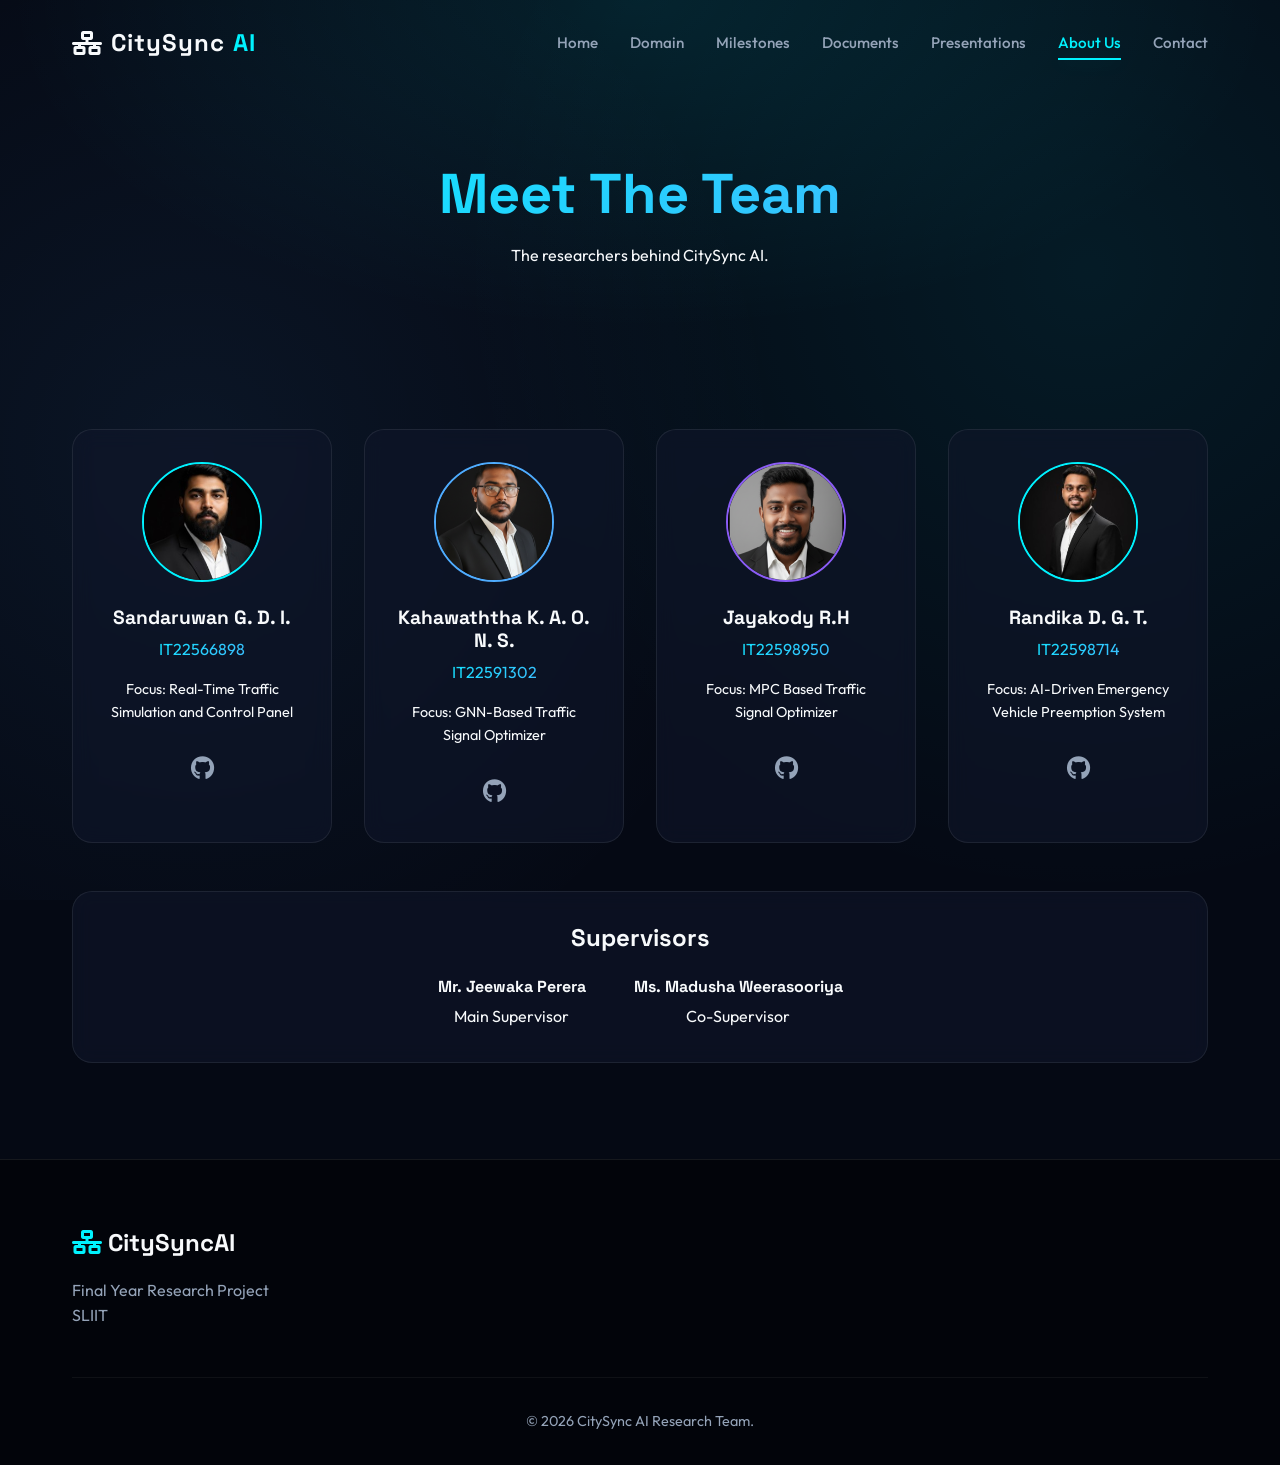
==== about.html @ d3de94b4 "Research website" ====
<!DOCTYPE html>
<html lang="en">
<head>
    <meta charset="UTF-8">
    <meta name="viewport" content="width=device-width, initial-scale=1.0">
    <title>About Us | CitySync AI</title>
    <link href="https://fonts.googleapis.com/css2?family=Outfit:wght@300;400;500;600;700&family=Space+Grotesk:wght@500;700&display=swap" rel="stylesheet">
    <link rel="stylesheet" href="https://cdnjs.cloudflare.com/ajax/libs/font-awesome/6.4.0/css/all.min.css">
    <link rel="stylesheet" href="css/style.css">
</head>
<body>

    <!-- Navigation -->
    <nav class="navbar">
        <div class="container nav-container">
            <a href="index.html" class="logo">
                <i class="fa-solid fa-network-wired"></i>
                CitySync<span>AI</span>
            </a>
            <button class="mobile-menu-btn"><i class="fa-solid fa-bars"></i></button>
            <div class="nav-links">
                <a href="index.html">Home</a>
                <a href="domain.html">Domain</a>
                <a href="milestones.html">Milestones</a>
                <a href="documents.html">Documents</a>
                <a href="presentations.html">Presentations</a>
                <a href="about.html" class="active">About Us</a>
                <a href="contact.html">Contact</a>
            </div>
        </div>
    </nav>

    <header class="page-header">
        <div class="container">
            <h1 class="page-title text-gradient animate-fade-up">Meet The Team</h1>
            <p class="text-muted animate-fade-up delay-1">The researchers behind CitySync AI.</p>
        </div>
    </header>

    <section class="section pt-0">
        <div class="container">
            <div style="display: grid; grid-template-columns: repeat(auto-fit, minmax(250px, 1fr)); gap: 2rem;">
                
                <!-- Team Member 1 -->
                <div class="glass-card text-center animate-on-scroll">
                    <div style="width: 120px; height: 120px; border-radius: 50%; background: var(--bg-card-hover); margin: 0 auto 1.5rem; display: flex; align-items: center; justify-content: center; border: 2px solid var(--primary-cyan); overflow: hidden;">
                        <img src="files/profile_images/IT22566898.jpg" alt="Sandaruwan G. D. I." style="width: 100%; height: 100%; object-fit: cover;" onerror="this.outerHTML='<i class=\'fa-solid fa-user fa-3x\' style=\'color: var(--text-muted);\'></i>'">
                    </div>
                    <h3 class="mb-1" style="font-size: 1.2rem;">Sandaruwan G. D. I.</h3>
                    <p class="text-gradient mb-2">IT22566898</p>
                    <p class="text-muted mb-3" style="font-size: 0.9rem;">Focus: Real-Time Traffic Simulation and Control Panel</p>
                    <div style="margin-top: 0.5rem;">
                        <a href="https://github.com/don99ishara" target="_blank" style="color: var(--text-muted); font-size: 1.5rem; transition: color 0.3s;" onmouseover="this.style.color='var(--primary-cyan)'" onmouseout="this.style.color='var(--text-muted)'" title="GitHub Profile"><i class="fa-brands fa-github"></i></a>
                    </div>
                </div>

                <!-- Team Member 2 -->
                <div class="glass-card text-center animate-on-scroll delay-1">
                    <div style="width: 120px; height: 120px; border-radius: 50%; background: var(--bg-card-hover); margin: 0 auto 1.5rem; display: flex; align-items: center; justify-content: center; border: 2px solid var(--primary-blue); overflow: hidden;">
                        <img src="files/profile_images/IT22591302.png" alt="Kahawaththa K. A. O. N. S." style="width: 100%; height: 100%; object-fit: cover;" onerror="this.outerHTML='<i class=\'fa-solid fa-user fa-3x\' style=\'color: var(--text-muted);\'></i>'">
                    </div>
                    <h3 class="mb-1" style="font-size: 1.2rem;">Kahawaththa K. A. O. N. S.</h3>
                    <p class="text-gradient mb-2">IT22591302</p>
                    <p class="text-muted mb-3" style="font-size: 0.9rem;">Focus: GNN-Based Traffic Signal Optimizer</p>
                    <div style="margin-top: 0.5rem;">
                        <a href="https://github.com/SandeepKahawatta" target="_blank" style="color: var(--text-muted); font-size: 1.5rem; transition: color 0.3s;" onmouseover="this.style.color='var(--primary-blue)'" onmouseout="this.style.color='var(--text-muted)'" title="GitHub Profile"><i class="fa-brands fa-github"></i></a>
                    </div>
                </div>

                <!-- Team Member 3 -->
                <div class="glass-card text-center animate-on-scroll delay-2">
                    <div style="width: 120px; height: 120px; border-radius: 50%; background: var(--bg-card-hover); margin: 0 auto 1.5rem; display: flex; align-items: center; justify-content: center; border: 2px solid var(--accent-purple); overflow: hidden;">
                        <img src="files/profile_images/IT22598950.png" alt="Jayakody R.H" style="width: 100%; height: 100%; object-fit: cover;" onerror="this.outerHTML='<i class=\'fa-solid fa-user fa-3x\' style=\'color: var(--text-muted);\'></i>'">
                    </div>
                    <h3 class="mb-1" style="font-size: 1.2rem;">Jayakody R.H</h3>
                    <p class="text-gradient mb-2">IT22598950</p>
                    <p class="text-muted mb-3" style="font-size: 0.9rem;">Focus: MPC Based Traffic Signal Optimizer</p>
                    <div style="margin-top: 0.5rem;">
                        <a href="https://github.com/RasinduHansaka" target="_blank" style="color: var(--text-muted); font-size: 1.5rem; transition: color 0.3s;" onmouseover="this.style.color='var(--accent-purple)'" onmouseout="this.style.color='var(--text-muted)'" title="GitHub Profile"><i class="fa-brands fa-github"></i></a>
                    </div>
                </div>

                <!-- Team Member 4 -->
                <div class="glass-card text-center animate-on-scroll">
                    <div style="width: 120px; height: 120px; border-radius: 50%; background: var(--bg-card-hover); margin: 0 auto 1.5rem; display: flex; align-items: center; justify-content: center; border: 2px solid var(--primary-cyan); overflow: hidden;">
                        <img src="files/profile_images/IT22598714.jpg" alt="Randika D. G. T." style="width: 100%; height: 100%; object-fit: cover;" onerror="this.outerHTML='<i class=\'fa-solid fa-user fa-3x\' style=\'color: var(--text-muted);\'></i>'">
                    </div>
                    <h3 class="mb-1" style="font-size: 1.2rem;">Randika D. G. T.</h3>
                    <p class="text-gradient mb-2">IT22598714</p>
                    <p class="text-muted mb-3" style="font-size: 0.9rem;">Focus: AI-Driven Emergency Vehicle Preemption System</p>
                    <div style="margin-top: 0.5rem;">
                        <a href="https://github.com/ThilanRandika" target="_blank" style="color: var(--text-muted); font-size: 1.5rem; transition: color 0.3s;" onmouseover="this.style.color='var(--primary-cyan)'" onmouseout="this.style.color='var(--text-muted)'" title="GitHub Profile"><i class="fa-brands fa-github"></i></a>
                    </div>
                </div>

            </div>

            <div class="glass-card mt-5 text-center animate-on-scroll" style="margin-top: 3rem;">
                <h2 class="mb-3">Supervisors</h2>
                <div style="display: flex; flex-wrap: wrap; justify-content: center; gap: 3rem;">
                    <div>
                        <h4 class="mb-1">Mr. Jeewaka Perera</h4>
                        <p class="text-muted">Main Supervisor</p>
                    </div>
                    <div>
                        <h4 class="mb-1">Ms. Madusha Weerasooriya</h4>
                        <p class="text-muted">Co-Supervisor</p>
                    </div>
                </div>
            </div>
        </div>
    </section>

    <!-- Footer -->
    <footer class="footer">
        <div class="container">
            <div class="footer-content">
                <div>
                    <a href="index.html" class="footer-logo">
                        <i class="fa-solid fa-network-wired" style="color: var(--primary-cyan);"></i> CitySync<span>AI</span>
                    </a>
                    <p>Final Year Research Project</p>
                    <p>SLIIT</p>
                </div>
            </div>
            <div class="footer-bottom">
                <p>&copy; 2026 CitySync AI Research Team.</p>
            </div>
        </div>
    </footer>
    <script src="js/main.js"></script>
</body>
</html>
---- css/style.css ----
@import url('https://fonts.googleapis.com/css2?family=Outfit:wght@300;400;500;600;700;800&family=Space+Grotesk:wght@500;700&display=swap');

:root {
  --bg-dark: #050914;
  --bg-darker: #02040a;
  --bg-card: rgba(15, 23, 42, 0.6);
  --bg-card-hover: rgba(30, 41, 59, 0.8);
  
  --primary-cyan: #00f2fe;
  --primary-blue: #4facfe;
  --accent-purple: #8b5cf6;
  
  --text-main: #f8fafc;
  --text-muted: #94a3b8;
  
  --glass-border: rgba(255, 255, 255, 0.08);
  --glass-border-hover: rgba(0, 242, 254, 0.3);
  
  --shadow-neon: 0 0 20px rgba(0, 242, 254, 0.2);
  --shadow-neon-strong: 0 0 30px rgba(0, 242, 254, 0.4);
}

* {
  margin: 0;
  padding: 0;
  box-sizing: border-box;
}

html {
  scroll-behavior: smooth;
}

body {
  font-family: 'Outfit', sans-serif;
  background-color: var(--bg-dark);
  color: var(--text-main);
  line-height: 1.6;
  overflow-x: hidden;
  background-image: 
    radial-gradient(circle at 15% 50%, rgba(79, 172, 254, 0.08) 0%, transparent 50%),
    radial-gradient(circle at 85% 30%, rgba(0, 242, 254, 0.08) 0%, transparent 50%);
  background-attachment: fixed;
}

h1, h2, h3, h4, h5, h6 {
  font-family: 'Space Grotesk', sans-serif;
  font-weight: 700;
  line-height: 1.2;
}

a {
  color: inherit;
  text-decoration: none;
  transition: all 0.3s ease;
}

ul {
  list-style: none;
}

/* Typography Utilities */
.text-gradient {
  background: linear-gradient(135deg, var(--primary-cyan), var(--primary-blue));
  -webkit-background-clip: text;
  -webkit-text-fill-color: transparent;
  background-clip: text;
}

.text-center { text-align: center; }
.mb-1 { margin-bottom: 0.5rem; }
.mb-2 { margin-bottom: 1rem; }
.mb-3 { margin-bottom: 1.5rem; }
.mb-4 { margin-bottom: 2rem; }
.mb-5 { margin-bottom: 3rem; }

/* Layout Utilities */
.container {
  width: 100%;
  max-width: 1200px;
  margin: 0 auto;
  padding: 0 2rem;
}

.section {
  padding: 6rem 0;
}

/* Navigation */
.navbar {
  position: fixed;
  top: 0;
  left: 0;
  width: 100%;
  z-index: 1000;
  padding: 1.5rem 0;
  transition: all 0.4s ease;
}

.navbar.scrolled {
  padding: 1rem 0;
  background: rgba(5, 9, 20, 0.85);
  backdrop-filter: blur(12px);
  -webkit-backdrop-filter: blur(12px);
  border-bottom: 1px solid var(--glass-border);
  box-shadow: 0 4px 30px rgba(0, 0, 0, 0.3);
}

.nav-container {
  display: flex;
  justify-content: space-between;
  align-items: center;
}

.logo {
  font-family: 'Space Grotesk', sans-serif;
  font-size: 1.5rem;
  font-weight: 700;
  display: flex;
  align-items: center;
  gap: 0.5rem;
  letter-spacing: 1px;
}

.logo span {
  color: var(--primary-cyan);
}

.nav-links {
  display: flex;
  gap: 2rem;
}

.nav-links a {
  font-size: 0.95rem;
  font-weight: 500;
  color: var(--text-muted);
  position: relative;
}

.nav-links a:hover,
.nav-links a.active {
  color: var(--primary-cyan);
}

.nav-links a::after {
  content: '';
  position: absolute;
  bottom: -5px;
  left: 0;
  width: 0;
  height: 2px;
  background: var(--primary-cyan);
  transition: width 0.3s ease;
  box-shadow: var(--shadow-neon);
}

.nav-links a:hover::after,
.nav-links a.active::after {
  width: 100%;
}

.mobile-menu-btn {
  display: none;
  background: none;
  border: none;
  color: var(--text-main);
  font-size: 1.5rem;
  cursor: pointer;
}

/* Buttons */
.btn {
  display: inline-flex;
  align-items: center;
  justify-content: center;
  padding: 0.8rem 2rem;
  border-radius: 50px;
  font-weight: 600;
  font-size: 1rem;
  cursor: pointer;
  transition: all 0.3s ease;
  border: 1px solid transparent;
  gap: 0.5rem;
}

.btn-primary {
  background: linear-gradient(135deg, var(--primary-blue), var(--primary-cyan));
  color: var(--bg-darker);
  box-shadow: var(--shadow-neon);
}

.btn-primary:hover {
  transform: translateY(-2px);
  box-shadow: var(--shadow-neon-strong);
}

.btn-outline {
  background: transparent;
  border-color: var(--primary-cyan);
  color: var(--primary-cyan);
}

.btn-outline:hover {
  background: rgba(0, 242, 254, 0.1);
  box-shadow: var(--shadow-neon);
  transform: translateY(-2px);
}

/* Glass Cards */
.glass-card {
  background: var(--bg-card);
  backdrop-filter: blur(10px);
  -webkit-backdrop-filter: blur(10px);
  border: 1px solid var(--glass-border);
  border-radius: 20px;
  padding: 2rem;
  transition: all 0.3s ease;
}

.glass-card:hover {
  background: var(--bg-card-hover);
  border-color: var(--glass-border-hover);
  transform: translateY(-5px);
  box-shadow: 0 10px 30px rgba(0, 0, 0, 0.5);
}

/* Animations */
@keyframes fadeInUp {
  from { opacity: 0; transform: translateY(30px); }
  to { opacity: 1; transform: translateY(0); }
}

@keyframes float {
  0% { transform: translateY(0px); }
  50% { transform: translateY(-15px); }
  100% { transform: translateY(0px); }
}

@keyframes pulseGlow {
  0% { box-shadow: 0 0 10px rgba(0, 242, 254, 0.2); }
  50% { box-shadow: 0 0 25px rgba(0, 242, 254, 0.5); }
  100% { box-shadow: 0 0 10px rgba(0, 242, 254, 0.2); }
}

.animate-fade-up {
  animation: fadeInUp 0.8s ease backwards;
}

.delay-1 { animation-delay: 0.2s; }
.delay-2 { animation-delay: 0.4s; }
.delay-3 { animation-delay: 0.6s; }

.floating {
  animation: float 6s ease-in-out infinite;
}

/* Hero Section */
.hero {
  min-height: 100vh;
  display: flex;
  align-items: center;
  position: relative;
  padding-top: 80px;
}

.hero-content {
  max-width: 800px;
  margin: 0 auto;
  text-align: center;
  position: relative;
  z-index: 2;
}

.hero h1 {
  font-size: clamp(2.5rem, 5vw, 4.5rem);
  margin-bottom: 1.5rem;
}

.hero p {
  font-size: clamp(1rem, 2vw, 1.25rem);
  color: var(--text-muted);
  margin-bottom: 2.5rem;
  max-width: 700px;
  margin-inline: auto;
}

.hero-bg {
  position: absolute;
  top: 0;
  left: 0;
  width: 100%;
  height: 100%;
  overflow: hidden;
  z-index: 0;
}

.hero-grid {
  position: absolute;
  bottom: -50%;
  left: -50%;
  width: 200%;
  height: 200%;
  background-image: 
    linear-gradient(rgba(0, 242, 254, 0.1) 1px, transparent 1px),
    linear-gradient(90deg, rgba(0, 242, 254, 0.1) 1px, transparent 1px);
  background-size: 50px 50px;
  transform: perspective(500px) rotateX(60deg);
  animation: gridMove 20s linear infinite;
}

@keyframes gridMove {
  0% { transform: perspective(500px) rotateX(60deg) translateY(0); }
  100% { transform: perspective(500px) rotateX(60deg) translateY(50px); }
}

/* Page Headers */
.page-header {
  padding: 10rem 0 4rem;
  text-align: center;
  position: relative;
}

.page-header::before {
  content: '';
  position: absolute;
  top: 0;
  left: 50%;
  transform: translateX(-50%);
  width: 100vw;
  height: 100%;
  background: radial-gradient(ellipse at top, rgba(0, 242, 254, 0.1) 0%, transparent 70%);
  z-index: -1;
}

.page-title {
  font-size: 3.5rem;
  margin-bottom: 1rem;
}

/* Section Titles */
.section-title {
  font-size: 2.5rem;
  text-align: center;
  margin-bottom: 3rem;
  position: relative;
  display: inline-block;
  left: 50%;
  transform: translateX(-50%);
}

.section-title::after {
  content: '';
  position: absolute;
  bottom: -10px;
  left: 50%;
  transform: translateX(-50%);
  width: 60px;
  height: 3px;
  background: linear-gradient(90deg, var(--primary-cyan), transparent);
  border-radius: 2px;
}

/* Footer */
.footer {
  background: var(--bg-darker);
  padding: 4rem 0 2rem;
  border-top: 1px solid var(--glass-border);
}

.footer-content {
  display: grid;
  grid-template-columns: repeat(auto-fit, minmax(250px, 1fr));
  gap: 3rem;
  margin-bottom: 3rem;
}

.footer-logo {
  font-size: 1.5rem;
  font-family: 'Space Grotesk', sans-serif;
  font-weight: 700;
  margin-bottom: 1rem;
  display: block;
}

.footer p {
  color: var(--text-muted);
}

.footer-links h4 {
  margin-bottom: 1.5rem;
  font-size: 1.2rem;
}

.footer-links ul li {
  margin-bottom: 0.8rem;
}

.footer-links a {
  color: var(--text-muted);
}

.footer-links a:hover {
  color: var(--primary-cyan);
  padding-left: 5px;
}

.footer-bottom {
  text-align: center;
  padding-top: 2rem;
  border-top: 1px solid rgba(255, 255, 255, 0.05);
  color: var(--text-muted);
  font-size: 0.9rem;
}

/* Responsive */
@media (max-width: 768px) {
  .nav-links {
    position: fixed;
    top: 0;
    right: -100%;
    width: 250px;
    height: 100vh;
    background: rgba(5, 9, 20, 0.95);
    backdrop-filter: blur(15px);
    flex-direction: column;
    align-items: center;
    justify-content: center;
    transition: right 0.4s ease;
    border-left: 1px solid var(--glass-border);
  }

  .nav-links.active {
    right: 0;
  }

  .mobile-menu-btn {
    display: block;
    z-index: 1001;
  }

  .hero h1 {
    font-size: 2.5rem;
  }
}
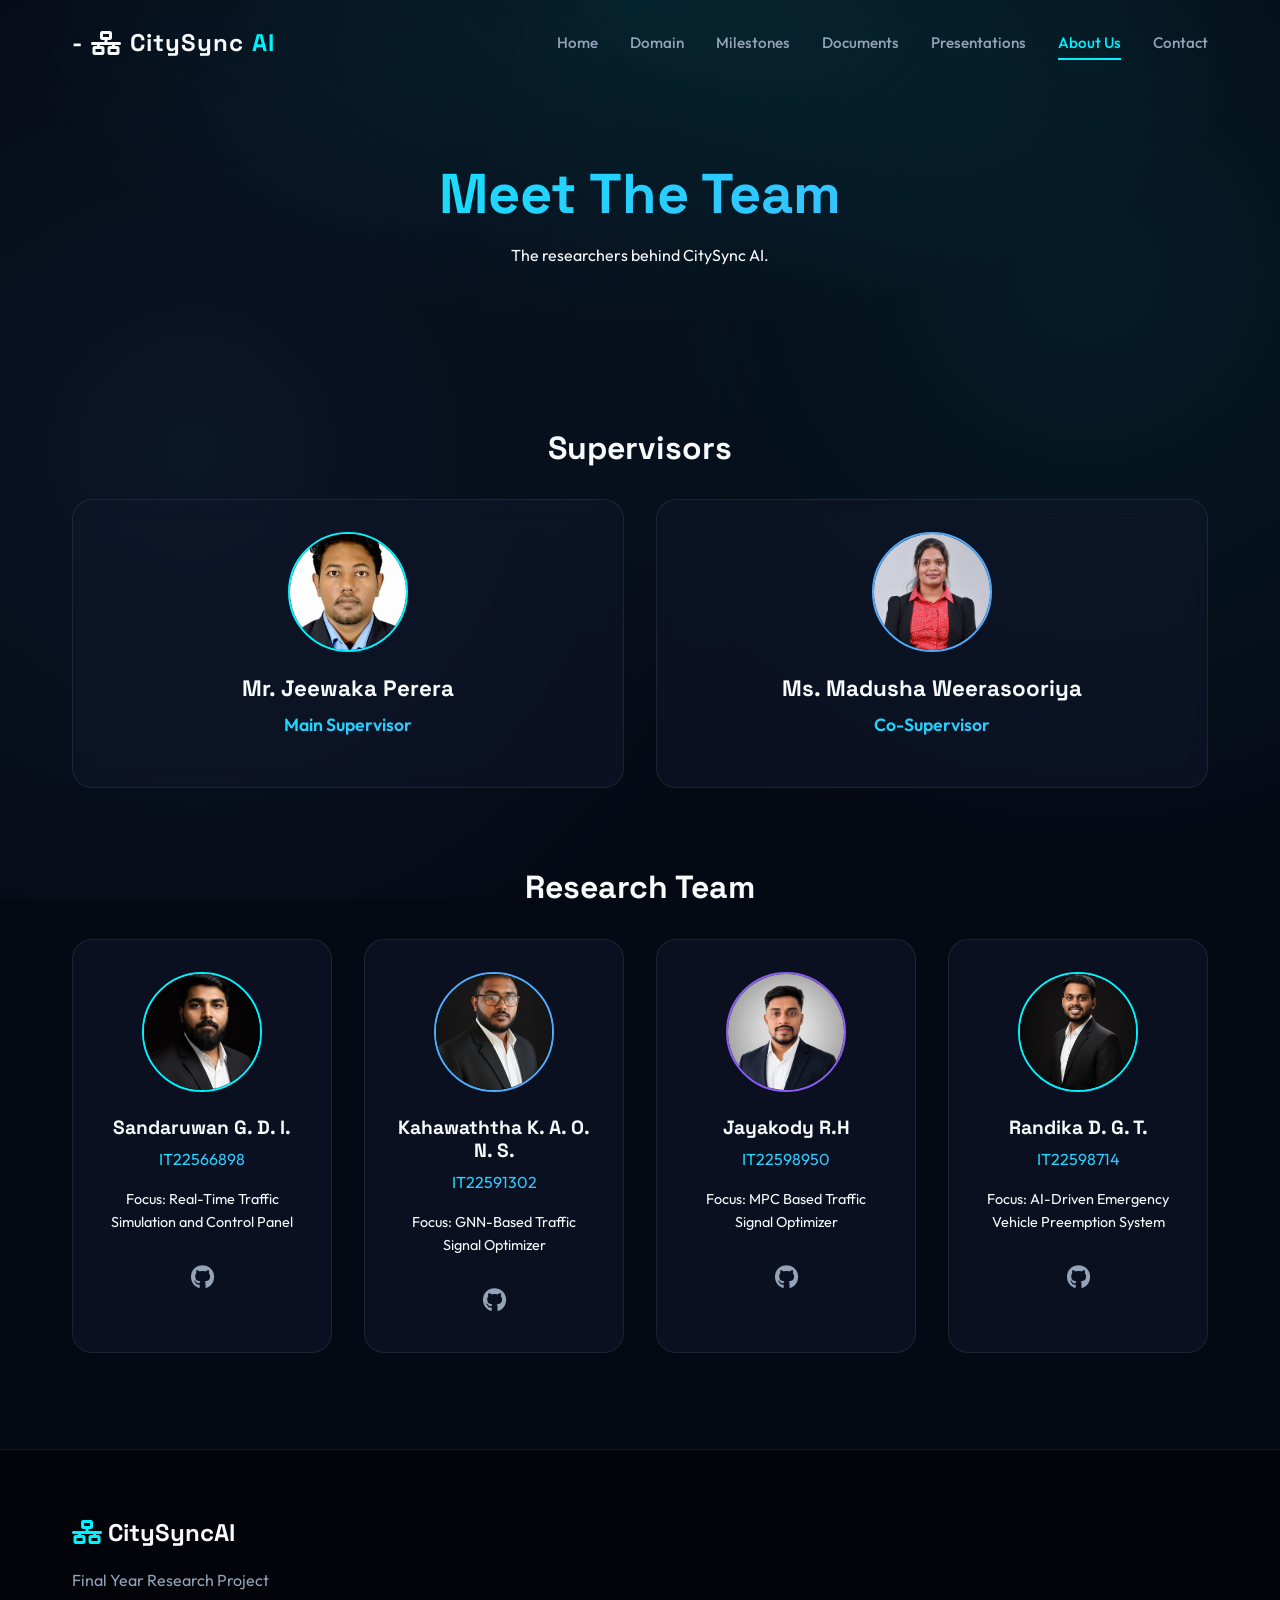
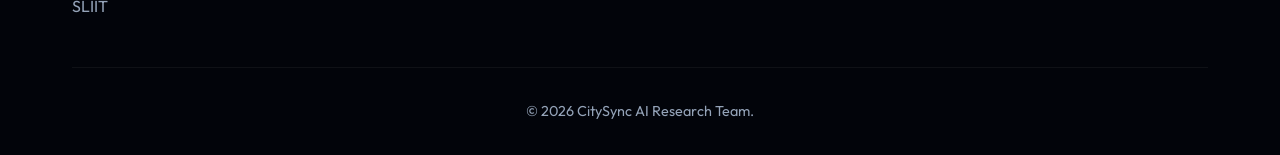
==== commit 2d71aa87: "add final presentation" ====
--- a/about.html
+++ b/about.html
@@ -13,7 +13,7 @@
     <!-- Navigation -->
     <nav class="navbar">
         <div class="container nav-container">
-            <a href="index.html" class="logo">
+            <a href="index.html" class="logo">-
                 <i class="fa-solid fa-network-wired"></i>
                 CitySync<span>AI</span>
             </a>
@@ -39,6 +39,30 @@
 
     <section class="section pt-0">
         <div class="container">
+            <h2 class="text-center mb-4 animate-on-scroll" style="font-size: 2rem;">Supervisors</h2>
+            <div style="display: grid; grid-template-columns: repeat(auto-fit, minmax(350px, 1fr)); gap: 2rem; margin-bottom: 5rem;">
+                
+                <!-- Supervisor 1 -->
+                <div class="glass-card text-center animate-on-scroll">
+                    <div style="width: 120px; height: 120px; border-radius: 50%; background: var(--bg-card-hover); margin: 0 auto 1.5rem; display: flex; align-items: center; justify-content: center; border: 2px solid var(--primary-cyan); overflow: hidden;">
+                        <img src="files/profile_images/Mr.Jeewaka%20perera.jpg" alt="Mr. Jeewaka Perera" style="width: 100%; height: 100%; object-fit: cover;" onerror="this.outerHTML='<i class=\'fa-solid fa-user-tie fa-3x\' style=\'color: var(--text-muted);\'></i>'">
+                    </div>
+                    <h3 class="mb-1" style="font-size: 1.4rem;">Mr. Jeewaka Perera</h3>
+                    <p class="text-gradient mb-2" style="font-size: 1.1rem; font-weight: 600;">Main Supervisor</p>
+                </div>
+
+                <!-- Supervisor 2 -->
+                <div class="glass-card text-center animate-on-scroll delay-1">
+                    <div style="width: 120px; height: 120px; border-radius: 50%; background: var(--bg-card-hover); margin: 0 auto 1.5rem; display: flex; align-items: center; justify-content: center; border: 2px solid var(--primary-blue); overflow: hidden;">
+                        <img src="files/profile_images/Ms.Madusha.jpeg" alt="Ms. Madusha Weerasooriya" style="width: 100%; height: 100%; object-fit: cover;" onerror="this.outerHTML='<i class=\'fa-solid fa-user-tie fa-3x\' style=\'color: var(--text-muted);\'></i>'">
+                    </div>
+                    <h3 class="mb-1" style="font-size: 1.4rem;">Ms. Madusha Weerasooriya</h3>
+                    <p class="text-gradient mb-2" style="font-size: 1.1rem; font-weight: 600;">Co-Supervisor</p>
+                </div>
+
+            </div>
+
+            <h2 class="text-center mb-4 animate-on-scroll" style="font-size: 2rem;">Research Team</h2>
             <div style="display: grid; grid-template-columns: repeat(auto-fit, minmax(250px, 1fr)); gap: 2rem;">
                 
                 <!-- Team Member 1 -->
@@ -95,19 +119,7 @@
 
             </div>
 
-            <div class="glass-card mt-5 text-center animate-on-scroll" style="margin-top: 3rem;">
-                <h2 class="mb-3">Supervisors</h2>
-                <div style="display: flex; flex-wrap: wrap; justify-content: center; gap: 3rem;">
-                    <div>
-                        <h4 class="mb-1">Mr. Jeewaka Perera</h4>
-                        <p class="text-muted">Main Supervisor</p>
-                    </div>
-                    <div>
-                        <h4 class="mb-1">Ms. Madusha Weerasooriya</h4>
-                        <p class="text-muted">Co-Supervisor</p>
-                    </div>
-                </div>
-            </div>
+
         </div>
     </section>
 
